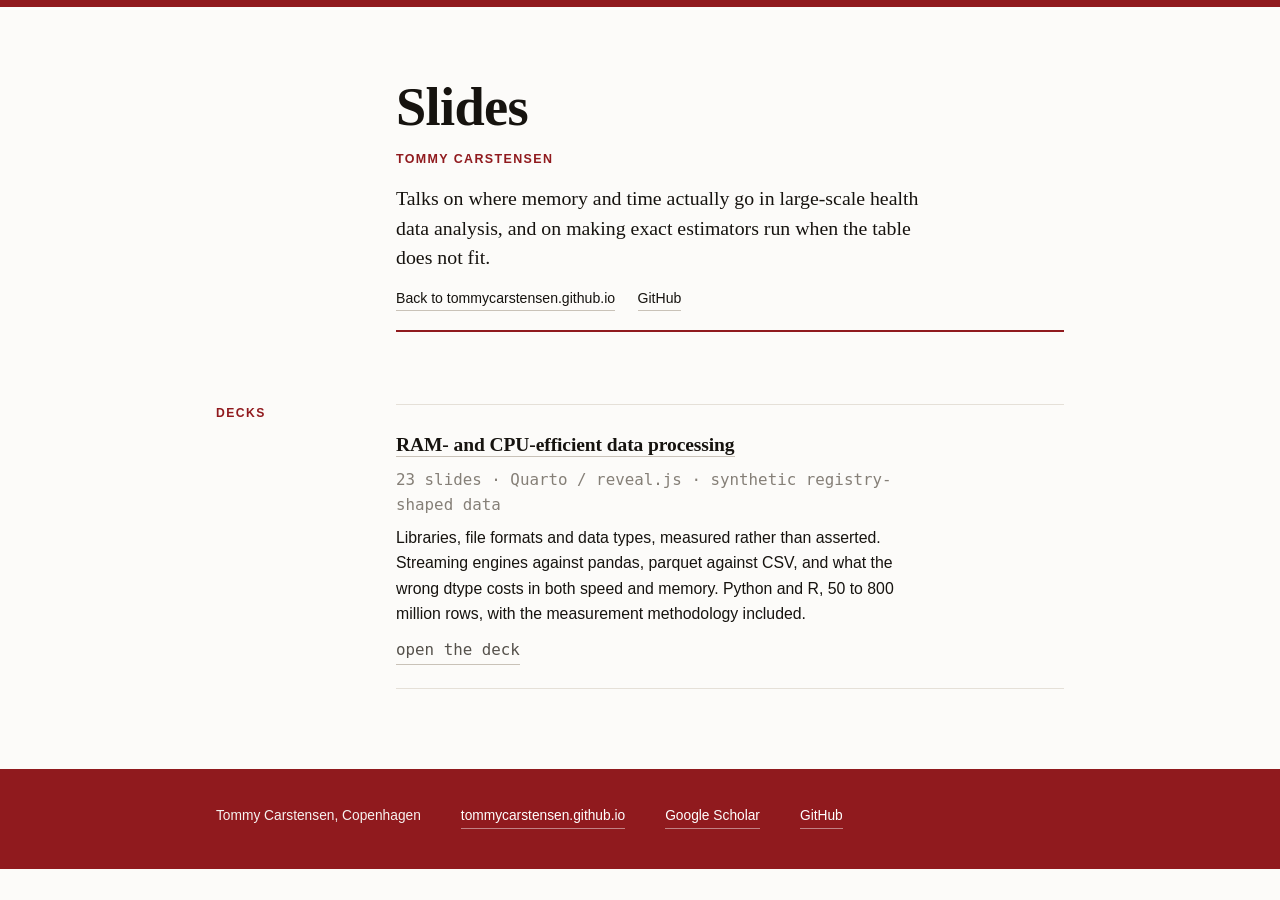
==== slides/index.html @ 406d5fd2 "Follow ku.dk's use of the palette, add a slides index, drop em dashes Applies the University of Cope" ====
<!doctype html>
<html lang="en">
<head>
<meta charset="UTF-8">
<meta name="viewport" content="width=device-width, initial-scale=1.0">
<title>Slides: Tommy Carstensen</title>
<meta name="description" content="Talks and slide decks by Tommy Carstensen on memory-efficient data processing, streaming survival analysis and generalized linear models.">
<meta name="theme-color" content="#901A1E">
<meta property="og:type" content="website">
<meta property="og:title" content="Slides: Tommy Carstensen">
<meta property="og:description" content="Talks and slide decks on memory-efficient data processing.">
<meta property="og:url" content="https://tommycarstensen.github.io/slides/">
<meta property="og:image" content="https://tommycarstensen.github.io/slides/optimization-preview.png">
<link rel="icon" href="data:image/svg+xml,<svg xmlns='http://www.w3.org/2000/svg' viewBox='0 0 32 32'><rect width='32' height='32' fill='%23FCFBF9'/><path d='M4 26 L26 24' stroke='%2316130F' stroke-width='2.6' stroke-linecap='round' fill='none'/><path d='M4 26 L13 26 L22 6' stroke='%23901A1E' stroke-width='3.4' stroke-linecap='round' stroke-linejoin='round' fill='none'/></svg>">
<link rel="stylesheet" href="../style.css">
</head>
<body>

<div class="band" aria-hidden="true"></div>

<main>

  <header class="masthead">
    <h1>Slides</h1>
    <p class="role">Tommy Carstensen</p>
    <p class="lede">Talks on where memory and time actually go in large-scale health data analysis, and on making exact estimators run when the table does not fit.</p>
    <nav class="links" aria-label="Elsewhere">
      <a href="../">Back to tommycarstensen.github.io</a>
      <a href="https://github.com/tommycarstensen">GitHub</a>
    </nav>
  </header>

  <section class="block">
    <h2>Decks</h2>
    <div class="entries">
      <article class="entry">
        <h3><a href="optimization.html">RAM- and CPU-efficient data processing</a></h3>
        <p class="entry-meta">23 slides · Quarto / reveal.js · synthetic registry-shaped data</p>
        <p>Libraries, file formats and data types, measured rather than asserted. Streaming engines against pandas, parquet against CSV, and what the wrong dtype costs in both speed and memory. Python and R, 50 to 800 million rows, with the measurement methodology included.</p>
        <p class="entry-links">
          <a href="optimization.html">open the deck</a>
        </p>
      </article>
    </div>
  </section>

</main>

<footer class="site-footer">
  <div class="inner">
    <span>Tommy Carstensen, Copenhagen</span>
    <a href="../">tommycarstensen.github.io</a>
    <a href="https://scholar.google.com/citations?user=UA_ITtQAAAAJ">Google Scholar</a>
    <a href="https://github.com/tommycarstensen">GitHub</a>
  </div>
</footer>

</body>
</html>
---- style.css ----
/* ------------------------------------------------------------------
   Palette and structure follow how the University of Copenhagen uses
   its own identity on ku.dk: a KU-red band above the masthead, black
   serif display headings, sans-serif body text, red reserved for
   labels, figures and rules, a light grey panel for exhibits, and a
   solid KU-red footer block.

   KU-rød #901A1E and KU-grå #666666 are the two values KU publishes
   (designguide.ku.dk). The warm neutrals are derived around the red.

   Single theme, deliberately: lightening KU-rød for a dark ground
   turns it into a coral that belongs to no one.
   ------------------------------------------------------------------ */

:root {
  --ku:      #901a1e;
  --ku-deep: #6f1417;

  --paper: #fcfbf9;
  --panel: #f0efec;
  --ink:   #16130f;
  --muted: #55514b;
  --faint: #857f77;
  --line:  #e5e0d8;
  --rule:  #c9c2b8;

  --serif: "Iowan Old Style", Charter, Georgia, "Times New Roman", serif;
  --sans:  "Helvetica Neue", Helvetica, Arial, system-ui, sans-serif;
  --mono:  ui-monospace, SFMono-Regular, "SF Mono", Menlo, Consolas, monospace;

  --measure: 34rem;
  --gap:     clamp(2.75rem, 6vw, 4.5rem);
  --pad:     1.5rem;
  --width:   56rem;
}

*, *::before, *::after { box-sizing: border-box; margin: 0; padding: 0; }

html { -webkit-text-size-adjust: 100%; }

body {
  background: var(--paper);
  color: var(--ink);
  font-family: var(--sans);
  font-size: 1.02rem;
  line-height: 1.6;
  overflow-wrap: break-word;
}

/* KU-red band across the top, as on ku.dk */
.band { height: 7px; background: var(--ku); }

main {
  max-width: var(--width);
  margin: 0 auto;
  padding: clamp(3rem, 7vw, 4.5rem) var(--pad) 5rem;
  display: flex;
  flex-direction: column;
  gap: var(--gap);
}

a { color: inherit; }

a:focus-visible { outline: 2px solid var(--ku); outline-offset: 3px; }

code { font-family: var(--mono); font-size: 0.88em; }

/* ── Masthead ───────────────────────────────────────────────── */

.masthead { display: grid; grid-template-columns: 1fr; gap: 0.85rem; }

.masthead h1 {
  font-family: var(--serif);
  font-size: clamp(2.3rem, 5vw, 3.4rem);
  font-weight: 600;
  letter-spacing: -0.012em;
  line-height: 1.06;
}

.role {
  font-size: 0.78rem;
  font-weight: 600;
  letter-spacing: 0.11em;
  text-transform: uppercase;
  color: var(--ku);
}

.masthead::after {
  content: "";
  height: 2px;
  background: var(--ku);
  margin-top: 0.35rem;
}

@media (min-width: 54rem) {
  .masthead { grid-template-columns: 8rem minmax(0, 1fr); column-gap: 3.25rem; }
  .masthead > *,
  .masthead::after { grid-column: 2; }
}

.lede {
  font-family: var(--serif);
  font-size: 1.24rem;
  line-height: 1.5;
  max-width: var(--measure);
  text-wrap: pretty;
}

.links { display: flex; flex-wrap: wrap; gap: 0.35rem 1.4rem; font-size: 0.88rem; }

.links a {
  color: var(--ink);
  text-decoration: none;
  border-bottom: 1px solid var(--rule);
  padding-bottom: 1px;
  transition: color 0.15s, border-color 0.15s;
}

.links a:hover { color: var(--ku); border-color: var(--ku); }

/* ── Blocks ─────────────────────────────────────────────────── */

.block { display: grid; grid-template-columns: 1fr; gap: 1rem; }

.block h2 {
  font-size: 0.76rem;
  font-weight: 700;
  letter-spacing: 0.12em;
  text-transform: uppercase;
  color: var(--ku);
}

@media (min-width: 54rem) {
  .block { grid-template-columns: 8rem minmax(0, 1fr); gap: 0 3.25rem; }
  .block h2 { position: sticky; top: 2.5rem; align-self: start; }
}

.entries { display: flex; flex-direction: column; }

.entry {
  border-top: 1px solid var(--line);
  padding: 1.45rem 0;
  display: flex;
  flex-direction: column;
  gap: 0.45rem;
}

.entry:last-child { border-bottom: 1px solid var(--line); }

.entry h3 {
  font-family: var(--serif);
  font-size: 1.22rem;
  font-weight: 600;
  letter-spacing: -0.005em;
}

.entry h3 a { text-decoration: none; border-bottom: 1.5px solid var(--rule); padding-bottom: 1px; transition: color 0.15s, border-color 0.15s; }
.entry h3 a:hover { color: var(--ku); border-color: var(--ku); }

.entry-meta { font-family: var(--mono); font-size: 0.75rem; color: var(--faint); }

.entry p { max-width: var(--measure); font-size: 0.99rem; }

.entry .lead-para { font-size: 1.06rem; line-height: 1.58; }

/* Sentences: normal case. Uppercase is for the short label below only. */
.entry-intro { color: var(--muted); }

.entry-label {
  font-size: 0.76rem;
  font-weight: 700;
  letter-spacing: 0.11em;
  text-transform: uppercase;
  color: var(--muted);
}

.entry-links {
  display: flex;
  flex-wrap: wrap;
  align-items: center;
  gap: 0.5rem 0.85rem;
  font-family: var(--mono);
  font-size: 0.78rem;
  margin-top: 0.25rem;
}

.entry-links a {
  color: var(--muted);
  text-decoration: none;
  border-bottom: 1px solid var(--rule);
  padding-bottom: 1px;
  transition: color 0.15s, border-color 0.15s;
}

.entry-links a:hover { color: var(--ku); border-color: var(--ku); }

.entry-links span { color: var(--rule); }

/* ── Figure, on a grey panel as ku.dk frames its exhibits ───── */

.plot-figure {
  background: var(--panel);
  padding: 1.5rem 1.35rem 1.1rem;
  margin: 0.75rem 0 0.25rem;
  border-bottom: 2px solid var(--ku);
}

.plot { width: 100%; height: auto; display: block; }

.plot .baseline { stroke: var(--ink); stroke-width: 1; }
.plot .grid line { stroke: #d8d5cf; stroke-width: 1; }

.plot text { font-family: var(--mono); font-variant-numeric: tabular-nums; }
.plot .tick text { font-size: 11px; fill: var(--faint); }
.plot .axis-title { font-size: 10px; letter-spacing: 0.09em; fill: var(--faint); }

.plot polyline { fill: none; stroke-linecap: round; stroke-linejoin: round; }

.line-stream { stroke: var(--ink); stroke-width: 2.25; }
.line-load   { stroke: var(--ku);  stroke-width: 2.25; }

.dot-load circle   { fill: var(--ku); }
.dot-stream circle { fill: var(--ink); }

.oom line { stroke: var(--ku); stroke-width: 2.75; stroke-linecap: round; }

.value      { font-size: 11px; fill: var(--muted); }
.annot-load { font-size: 12px; font-weight: 700; fill: var(--ku); }
.annot-sub  { font-size: 11px; fill: var(--faint); }
.annot-strm { font-size: 11px; fill: var(--ink); }

.annot-narrow { display: none; }

body.animate .line-load,
body.animate .line-stream {
  stroke-dasharray: 1400;
  stroke-dashoffset: 1400;
  animation: draw 1s ease-out forwards;
}

body.animate .line-stream { animation-delay: 0.1s; }
body.animate .line-load   { animation-delay: 0.35s; }

@keyframes draw { to { stroke-dashoffset: 0; } }

/* ── Publications ───────────────────────────────────────────── */

.pubs { list-style: none; display: flex; flex-direction: column; gap: 0.8rem; }

.pubs li { display: grid; gap: 0.1rem 1.5rem; }

@media (min-width: 40rem) {
  .pubs li { grid-template-columns: 12rem minmax(0, 1fr); }
}

.pubs .venue {
  font-size: 0.85rem;
  font-weight: 700;
  color: var(--ku);
  align-self: start;
  font-variant-numeric: tabular-nums;
}

.pubs .pub-title { font-family: var(--serif); font-size: 1.02rem; text-wrap: pretty; }

/* Citation figures in the ku.dk "Tal og fakta" manner: red numeral,
   quiet caption, thin red rule closing the block. */
.entry .metrics {
  max-width: none;
  margin-top: 0.5rem;
  padding-bottom: 0.7rem;
  border-bottom: 1px solid var(--ku);
  font-size: 0.9rem;
  color: var(--muted);
  font-variant-numeric: tabular-nums;
}

.entry .metrics strong {
  font-size: 1.5rem;
  font-weight: 700;
  color: var(--ku);
  vertical-align: -0.06em;
  margin-right: 0.15rem;
}

.entry .metrics .sep { margin: 0 0.55rem; color: var(--rule); }

/* ── Upstream ───────────────────────────────────────────────── */

.upstream { list-style: none; display: flex; flex-direction: column; gap: 0.9rem; }

.upstream li { display: grid; gap: 0.1rem 1.5rem; max-width: var(--measure); }

@media (min-width: 40rem) {
  .upstream li { grid-template-columns: 10.5rem minmax(0, 1fr); max-width: none; }
}

.upstream a {
  font-family: var(--mono);
  font-size: 0.82rem;
  color: var(--ink);
  text-decoration: none;
  border-bottom: 1px solid var(--rule);
  justify-self: start;
  align-self: start;
  padding-bottom: 1px;
}

.upstream a:hover { color: var(--ku); border-color: var(--ku); }

.upstream span { font-size: 0.97rem; color: var(--muted); max-width: var(--measure); }

/* ── Footer, a solid KU-red block as on ku.dk ───────────────── */

.site-footer { background: var(--ku); color: #f7f2f0; }

.site-footer .inner {
  max-width: var(--width);
  margin: 0 auto;
  padding: 2.25rem var(--pad) 2.5rem;
  display: flex;
  flex-wrap: wrap;
  gap: 0.6rem 2.5rem;
  font-size: 0.86rem;
}

.site-footer a { color: #ffffff; text-decoration: none; border-bottom: 1px solid rgba(255, 255, 255, 0.45); padding-bottom: 1px; }
.site-footer a:hover { border-color: #ffffff; }

.site-footer a:focus-visible { outline: 2px solid #ffffff; outline-offset: 3px; }

@media (max-width: 46rem) {
  .plot .tick text { font-size: 15px; }
  .plot .axis-title { font-size: 13px; }
  .value { font-size: 14px; }
  .annot-load { font-size: 18px; }
  .annot-sub  { font-size: 14px; }
  .annot-strm { font-size: 14px; }
  .annot-wide { display: none; }
  .annot-narrow { display: block; }
}

@media (prefers-reduced-motion: reduce) {
  * { animation: none !important; transition: none !important; }
}
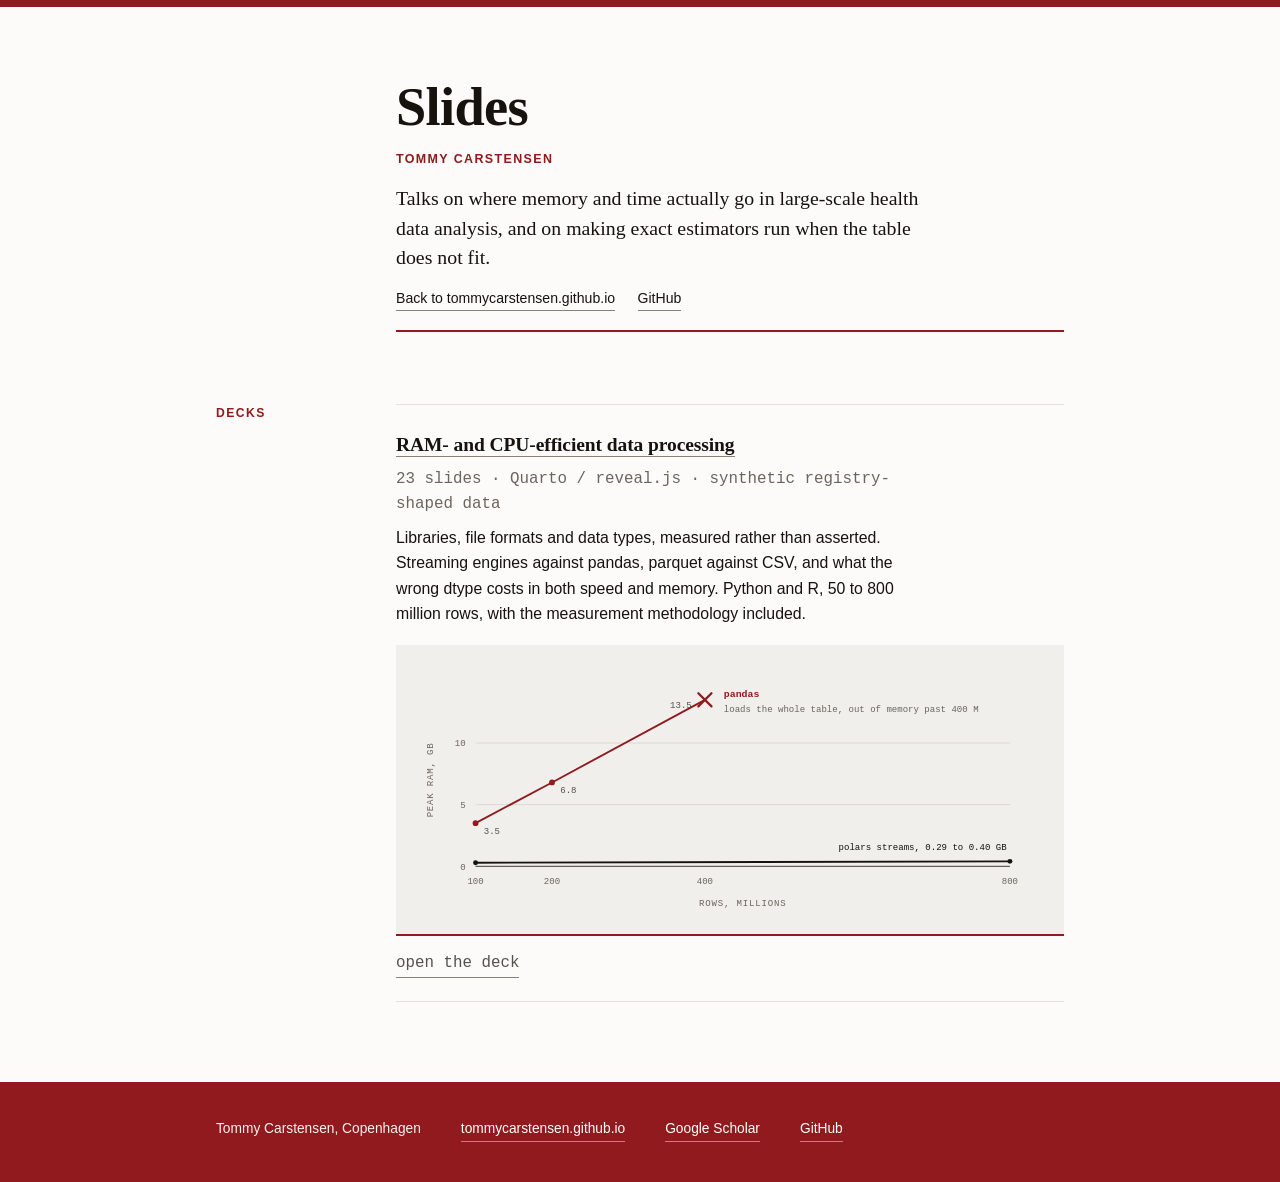
==== commit 7c633d3f: "Trim the talks entry, move the figure to the slides index, fix accessibility defects The talks entry" ====
--- a/slides/index.html
+++ b/slides/index.html
@@ -37,6 +37,63 @@
         <h3><a href="optimization.html">RAM- and CPU-efficient data processing</a></h3>
         <p class="entry-meta">23 slides · Quarto / reveal.js · synthetic registry-shaped data</p>
         <p>Libraries, file formats and data types, measured rather than asserted. Streaming engines against pandas, parquet against CSV, and what the wrong dtype costs in both speed and memory. Python and R, 50 to 800 million rows, with the measurement methodology included.</p>
+
+        <figure class="plot-figure">
+          <svg class="plot" viewBox="0 0 760 300" role="img" aria-labelledby="plot-title plot-desc">
+            <title id="plot-title">Peak memory when grouping 100 to 800 million rows</title>
+            <desc id="plot-desc">pandas needs 3.5 GB at 100 million rows and 13.5 GB at 400 million, then runs out of memory. polars streams the same query and stays between 0.29 and 0.40 GB all the way to 800 million rows.</desc>
+
+            <g class="grid">
+              <line x1="70" y1="165" x2="720" y2="165"></line>
+              <line x1="70" y1="90"  x2="720" y2="90"></line>
+            </g>
+            <line class="baseline" x1="70" y1="240" x2="720" y2="240"></line>
+
+            <g class="tick">
+              <text x="58" y="244" text-anchor="end">0</text>
+              <text x="58" y="169" text-anchor="end">5</text>
+              <text x="58" y="94"  text-anchor="end">10</text>
+              <text x="70"  y="262" text-anchor="middle">100</text>
+              <text x="163" y="262" text-anchor="middle">200</text>
+              <text x="349" y="262" text-anchor="middle">400</text>
+              <text x="720" y="262" text-anchor="middle">800</text>
+              <text x="395" y="288" text-anchor="middle" class="axis-title">ROWS, MILLIONS</text>
+              <text x="18" y="135" text-anchor="middle" class="axis-title" transform="rotate(-90 18 135)">PEAK RAM, GB</text>
+            </g>
+
+            <polyline class="line-stream" points="70,235.7 720,234"></polyline>
+            <polyline class="line-load"   points="70,187.5 163,138 349,37.5"></polyline>
+
+            <g class="dot-stream">
+              <circle cx="70"  cy="235.7" r="3"></circle>
+              <circle cx="720" cy="234"   r="3"></circle>
+            </g>
+
+            <g class="dot-load">
+              <circle cx="70"  cy="187.5" r="3.5"></circle>
+              <circle cx="163" cy="138"   r="3.5"></circle>
+            </g>
+
+            <g class="oom">
+              <line x1="341" y1="29.5" x2="357" y2="45.5"></line>
+              <line x1="357" y1="29.5" x2="341" y2="45.5"></line>
+            </g>
+
+            <g class="values">
+              <text class="value" x="80"  y="201">3.5</text>
+              <text class="value" x="173" y="151">6.8</text>
+              <text class="value" x="333" y="47" text-anchor="end">13.5</text>
+            </g>
+
+            <g class="annot">
+              <text x="372" y="34" class="annot-load">pandas</text>
+              <text x="372" y="52" class="annot-sub annot-wide">loads the whole table, out of memory past 400 M</text>
+              <text x="372" y="56" class="annot-sub annot-narrow">out of memory past 400 M</text>
+              <text x="716" y="220" text-anchor="end" class="annot-strm">polars streams, 0.29 to 0.40 GB</text>
+            </g>
+          </svg>
+        </figure>
+
         <p class="entry-links">
           <a href="optimization.html">open the deck</a>
         </p>
--- a/style.css
+++ b/style.css
@@ -20,9 +20,10 @@
   --panel: #f0efec;
   --ink:   #16130f;
   --muted: #55514b;
-  --faint: #857f77;
+  --faint: #6b655c;
   --line:  #e5e0d8;
   --rule:  #c9c2b8;
+  --underline: #8a8175;
 
   --serif: "Iowan Old Style", Charter, Georgia, "Times New Roman", serif;
   --sans:  "Helvetica Neue", Helvetica, Arial, system-ui, sans-serif;
@@ -111,7 +112,7 @@
 .links a {
   color: var(--ink);
   text-decoration: none;
-  border-bottom: 1px solid var(--rule);
+  border-bottom: 1px solid var(--underline);
   padding-bottom: 1px;
   transition: color 0.15s, border-color 0.15s;
 }
@@ -154,7 +155,7 @@
   letter-spacing: -0.005em;
 }
 
-.entry h3 a { text-decoration: none; border-bottom: 1.5px solid var(--rule); padding-bottom: 1px; transition: color 0.15s, border-color 0.15s; }
+.entry h3 a { text-decoration: none; border-bottom: 1.5px solid var(--underline); padding-bottom: 1px; transition: color 0.15s, border-color 0.15s; }
 .entry h3 a:hover { color: var(--ku); border-color: var(--ku); }
 
 .entry-meta { font-family: var(--mono); font-size: 0.75rem; color: var(--faint); }
@@ -187,7 +188,7 @@
 .entry-links a {
   color: var(--muted);
   text-decoration: none;
-  border-bottom: 1px solid var(--rule);
+  border-bottom: 1px solid var(--underline);
   padding-bottom: 1px;
   transition: color 0.15s, border-color 0.15s;
 }
@@ -300,7 +301,7 @@
   font-size: 0.82rem;
   color: var(--ink);
   text-decoration: none;
-  border-bottom: 1px solid var(--rule);
+  border-bottom: 1px solid var(--underline);
   justify-self: start;
   align-self: start;
   padding-bottom: 1px;
@@ -330,12 +331,12 @@
 .site-footer a:focus-visible { outline: 2px solid #ffffff; outline-offset: 3px; }
 
 @media (max-width: 46rem) {
-  .plot .tick text { font-size: 15px; }
-  .plot .axis-title { font-size: 13px; }
-  .value { font-size: 14px; }
-  .annot-load { font-size: 18px; }
-  .annot-sub  { font-size: 14px; }
-  .annot-strm { font-size: 14px; }
+  .plot .tick text { font-size: 22px; }
+  .plot .axis-title { font-size: 19px; }
+  .value { font-size: 21px; }
+  .annot-load { font-size: 26px; }
+  .annot-sub  { font-size: 21px; }
+  .annot-strm { font-size: 21px; }
   .annot-wide { display: none; }
   .annot-narrow { display: block; }
 }
